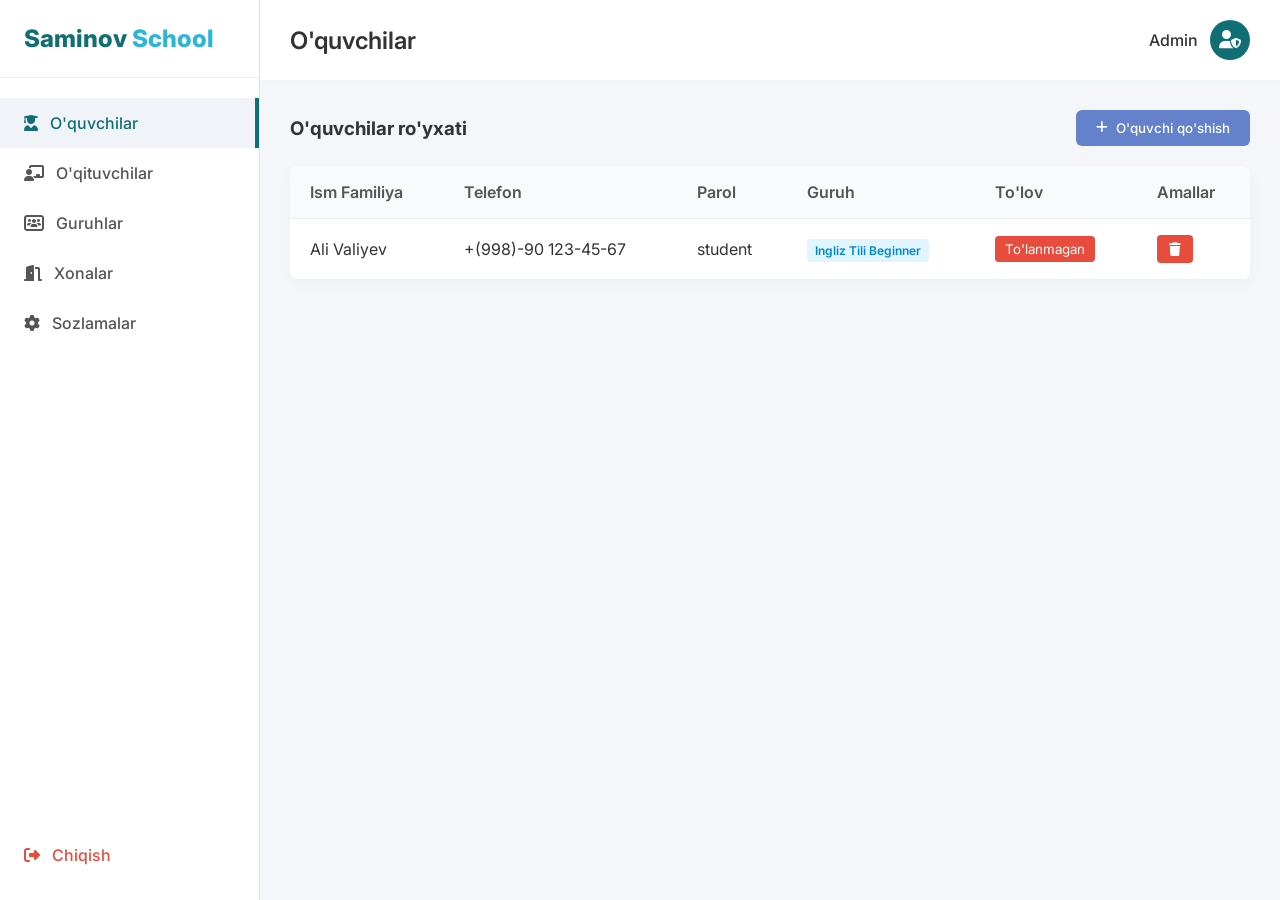
==== admin.html @ 98623402 "dastlabki fayllar" ====
<!DOCTYPE html>
<html lang="uz">

<head>
    <meta charset="UTF-8">
    <meta name="viewport" content="width=device-width, initial-scale=1.0">
    <title>Admin Dashboard - Saminov School</title>
    <link rel="stylesheet" href="admin.css">
    <link href="https://fonts.googleapis.com/css2?family=Inter:wght@400;500;600;700;800&display=swap" rel="stylesheet">
    <link rel="stylesheet" href="https://cdnjs.cloudflare.com/ajax/libs/font-awesome/6.4.0/css/all.min.css">
</head>

<body>
    <div class="dashboard-container">
        <aside class="sidebar">
            <div class="logo">
                <span class="logo-saminov">Saminov</span>
                <span class="logo-school">School</span>
            </div>
            <nav class="nav-menu">
                <a href="#" class="nav-link active" data-target="students-section"><i
                        class="fa-solid fa-user-graduate"></i> <span data-i18n="admin.students">O'quvchilar</span></a>
                <a href="#" class="nav-link" data-target="teachers-section"><i class="fa-solid fa-chalkboard-user"></i>
                    <span data-i18n="admin.teachers">O'qituvchilar</span></a>
                <a href="#" class="nav-link" data-target="groups-section"><i class="fa-solid fa-users-rectangle"></i>
                    <span data-i18n="admin.groups">Guruhlar</span></a>
                <a href="#" class="nav-link" data-target="rooms-section"><i class="fa-solid fa-door-open"></i>
                    <span data-i18n="admin.rooms">Xonalar</span></a>
                <a href="#" class="nav-link" data-target="settings-section"><i class="fa-solid fa-gear"></i>
                    <span data-i18n="admin.settings">Sozlamalar</span></a>
                <a href="#" class="nav-link logout-btn" data-i18n="nav.logout"><i class="fa-solid fa-right-from-bracket"></i>
                    Chiqish</a>
            </nav>
        </aside>

        <main class="main-content">
            <header class="top-header">
                <h2 id="pageTitle" data-i18n="admin.students">O'quvchilar</h2>
                <div class="user-info">
                    <span>Admin</span>
                    <div class="avatar"><i class="fa-solid fa-user-shield"></i></div>
                </div>
            </header>

            <!-- STUDENTS SECTION -->
            <section id="students-section" class="content-section active-section">
                <div class="section-header">
                    <h3 data-i18n="admin.students_list">O'quvchilar ro'yxati</h3>
                    <button class="btn-primary" onclick="openModal('studentModal')"><i class="fa-solid fa-plus"></i>
                        <span data-i18n="admin.add_student">O'quvchi qo'shish</span></button>
                </div>
                <div class="table-container">
                    <table>
                        <thead>
                            <tr>
                                <th>Ism Familiya</th>
                                <th>Telefon</th>
                                <th>Parol</th>
                                <th>Guruh</th>
                                <th>To'lov</th>
                                <th>Amallar</th>
                            </tr>
                        </thead>
                        <tbody id="studentsTableBody"></tbody>
                    </table>
                </div>
            </section>

            <!-- TEACHERS SECTION -->
            <section id="teachers-section" class="content-section" style="display: none;">
                <div class="section-header">
                    <h3 data-i18n="admin.teachers_list">O'qituvchilar ro'yxati</h3>
                    <button class="btn-primary" onclick="openModal('teacherModal')"><i class="fa-solid fa-plus"></i>
                        <span data-i18n="admin.add_teacher">O'qituvchi qo'shish</span></button>
                </div>
                <div class="table-container">
                    <table>
                        <thead>
                            <tr>
                                <th>Ism Familiya</th>
                                <th>Telefon</th>
                                <th>Parol</th>
                                <th>Fan/Yo'nalish</th>
                                <th>Amallar</th>
                            </tr>
                        </thead>
                        <tbody id="teachersTableBody"></tbody>
                    </table>
                </div>
            </section>

            <!-- GROUPS SECTION -->
            <section id="groups-section" class="content-section" style="display: none;">
                <div class="section-header">
                    <h3 data-i18n="admin.groups_list">Guruhlar ro'yxati</h3>
                    <button class="btn-primary" onclick="openModal('groupModal')"><i class="fa-solid fa-plus"></i> <span data-i18n="admin.add_group">Guruh qo'shish</span></button>
                </div>
                <div class="table-container">
                    <table>
                        <thead>
                            <tr>
                                <th>Guruh nomi</th>
                                <th>O'qituvchi</th>
                                <th>Xona</th>
                                <th>Amallar</th>
                            </tr>
                        </thead>
                        <tbody id="groupsTableBody"></tbody>
                    </table>
                </div>
            </section>

            <!-- ROOMS SECTION -->
            <section id="rooms-section" class="content-section" style="display: none;">
                <div class="section-header">
                    <h3 data-i18n="admin.rooms_list">Xonalar ro'yxati</h3>
                    <button class="btn-primary" onclick="openModal('roomModal')"><i class="fa-solid fa-plus"></i> <span data-i18n="admin.add_room">Xona qo'shish</span></button>
                </div>
                <div class="table-container">
                    <table>
                        <thead>
                            <tr>
                                <th>Xona raqami/nomi</th>
                                <th>Sig'imi (odam)</th>
                                <th>Amallar</th>
                            </tr>
                        </thead>
                        <tbody id="roomsTableBody"></tbody>
                    </table>
                </div>
            </section>

            <!-- SETTINGS SECTION -->
            <section id="settings-section" class="content-section" style="display: none;">
                <div class="section-header">
                    <h3 data-i18n="admin.change_password">Parolni o'zgartirish</h3>
                </div>
                <div class="form-container"
                    style="background: white; padding: 30px; border-radius: 8px; max-width: 400px; box-shadow: 0 4px 15px rgba(0,0,0,0.03);">
                    <form id="changePasswordForm">
                        <div class="input-group">
                            <label data-i18n="admin.old_password">Eski parol</label>
                            <input type="password" id="oldPassword" data-i18n-placeholder="admin.old_password_placeholder" required>
                        </div>
                        <div class="input-group">
                            <label data-i18n="admin.new_password">Yangi parol</label>
                            <input type="password" id="newPassword" data-i18n-placeholder="admin.new_password_placeholder" required>
                        </div>
                        <div class="input-group">
                            <label data-i18n="admin.new_password_confirm">Yangi parolni takrorlang</label>
                            <input type="password" id="confirmNewPassword" data-i18n-placeholder="admin.new_password_confirm_placeholder" required>
                        </div>
                        <button type="submit" class="btn-primary full-width" data-i18n="admin.change_btn">O'zgartirish</button>
                    </form>
                </div>
            </section>
        </main>
    </div>

    <!-- MODALS -->
    <!-- Student Modal -->
    <div id="studentModal" class="modal">
        <div class="modal-content">
            <div class="modal-header">
                <h3>O'quvchi qo'shish</h3><span class="close-modal" onclick="closeModal('studentModal')">&times;</span>
            </div>
            <form id="studentForm">
                <div class="input-group"><label data-i18n="admin.student_name">Ism Familiya</label><input type="text" id="studentName" required></div>
                <div class="input-group"><label data-i18n="admin.student_phone">Telefon</label><input type="text" id="studentPhone" required></div>
                <div class="input-group"><label data-i18n="admin.student_password">Parol</label><input type="text" id="studentPassword" data-i18n-placeholder="admin.student_password_placeholder" required
                        placeholder="Kirish uchun parol"></div>
                <div class="input-group">
                    <label data-i18n="admin.student_group">Guruhni tanlang</label>
                    <select id="studentGroup" required></select>
                </div>
                <button type="submit" class="btn-primary full-width" data-i18n="admin.save">Saqlash</button>
            </form>
        </div>
    </div>

    <!-- Teacher Modal -->
    <div id="teacherModal" class="modal">
        <div class="modal-content">
            <div class="modal-header">
                <h3>O'qituvchi qo'shish</h3><span class="close-modal"
                    onclick="closeModal('teacherModal')">&times;</span>
            </div>
            <form id="teacherForm">
                <div class="input-group"><label data-i18n="admin.teacher_name">Ism Familiya</label><input type="text" id="teacherName" required></div>
                <div class="input-group"><label data-i18n="admin.teacher_phone">Telefon</label><input type="text" id="teacherPhone" required></div>
                <div class="input-group"><label data-i18n="admin.teacher_password">Parol</label><input type="text" id="teacherPassword" data-i18n-placeholder="admin.teacher_password_placeholder" required
                        placeholder="Kirish uchun parol"></div>
                <div class="input-group"><label data-i18n="admin.teacher_subject">Fan/Yo'nalish</label>
                    <select id="teacherSubject" required>
                        <option value="" data-i18n="admin.select_subject">Fanni tanlang...</option>
                        <option value="Matematika">Matematika</option>
                        <option value="Ingliz tili">Ingliz tili</option>
                        <option value="Ona tili">Ona tili</option>
                        <option value="Fizika">Fizika</option>
                        <option value="Kimyo">Kimyo</option>
                        <option value="Tarix">Tarix</option>
                        <option value="IT va Dasturlash">IT va Dasturlash</option>
                    </select>
                </div>
                <button type="submit" class="btn-primary full-width" data-i18n="admin.save">Saqlash</button>
            </form>
        </div>
    </div>

    <!-- Group Modal -->
    <div id="groupModal" class="modal">
        <div class="modal-content">
            <div class="modal-header">
                <h3>Guruh qo'shish</h3><span class="close-modal" onclick="closeModal('groupModal')">&times;</span>
            </div>
            <form id="groupForm">
                <div class="input-group"><label>Guruh nomi</label><input type="text" id="groupName" required
                        placeholder="Masalan: Ingliz tili A1"></div>
                <div class="input-group">
                    <label>O'qituvchini tanlang</label>
                    <select id="groupTeacher" required></select>
                </div>
                <div class="input-group">
                    <label>Xonani tanlang</label>
                    <select id="groupRoom" required></select>
                </div>
                <button type="submit" class="btn-primary full-width">Saqlash</button>
            </form>
        </div>
    </div>

    <!-- Room Modal -->
    <div id="roomModal" class="modal">
        <div class="modal-content">
            <div class="modal-header">
                <h3>Xona qo'shish</h3><span class="close-modal" onclick="closeModal('roomModal')">&times;</span>
            </div>
            <form id="roomForm">
                <div class="input-group"><label>Xona raqami/nomi</label><input type="text" id="roomName" required
                        placeholder="Masalan: 12-xona"></div>
                <div class="input-group"><label>Sig'imi (necha kishi)</label><input type="number" id="roomCapacity"
                        required placeholder="Masalan: 20"></div>
                <button type="submit" class="btn-primary full-width">Saqlash</button>
            </form>
        </div>
    </div>

    <script src="admin.js"></script>
    <script src="landing.js"></script>
</body>

</html>
---- admin.css ----
* {
    margin: 0;
    padding: 0;
    box-sizing: border-box;
    font-family: 'Inter', sans-serif;
}

body {
    background-color: #f4f6f9;
    color: #333;
}

.dashboard-container {
    display: flex;
    height: 100vh;
}

.sidebar {
    width: 260px;
    background: white;
    border-right: 1px solid #e0e0e0;
    display: flex;
    flex-direction: column;
}

.logo {
    padding: 24px;
    font-size: 24px;
    font-weight: 800;
    border-bottom: 1px solid #eee;
}
.logo-saminov { color: #106f75; }
.logo-school { color: #2ab6d4; }

.nav-menu {
    padding: 20px 0;
    display: flex;
    flex-direction: column;
    flex: 1;
}

.nav-link {
    padding: 15px 24px;
    text-decoration: none;
    color: #555;
    font-weight: 500;
    display: flex;
    align-items: center;
    gap: 12px;
    transition: all 0.2s;
}

.nav-link:hover, .nav-link.active {
    background: #f0f4f8;
    color: #106f75;
    border-right: 4px solid #106f75;
}

.logout-btn {
    margin-top: auto;
    color: #e74c3c;
}
.logout-btn:hover {
    background: #fdf0ef;
    color: #c0392b;
    border-right: 4px solid #e74c3c;
}

.main-content {
    flex: 1;
    display: flex;
    flex-direction: column;
    overflow-y: auto;
}

.top-header {
    background: white;
    padding: 20px 30px;
    display: flex;
    justify-content: space-between;
    align-items: center;
    box-shadow: 0 2px 10px rgba(0,0,0,0.02);
}

.top-header h2 {
    font-weight: 600;
    color: #333;
}

.user-info {
    display: flex;
    align-items: center;
    gap: 12px;
    font-weight: 500;
}

.avatar {
    width: 40px;
    height: 40px;
    background: #106f75;
    color: white;
    border-radius: 50%;
    display: flex;
    justify-content: center;
    align-items: center;
    font-size: 18px;
}

.content-section {
    padding: 30px;
}

.section-header {
    display: flex;
    justify-content: space-between;
    align-items: center;
    margin-bottom: 20px;
}

.btn-primary {
    background: #6481cc;
    color: white;
    border: none;
    padding: 10px 20px;
    border-radius: 6px;
    font-weight: 500;
    cursor: pointer;
    display: flex;
    align-items: center;
    gap: 8px;
    transition: 0.2s;
}
.btn-primary:hover {
    background: #526fba;
}
.btn-primary.full-width {
    width: 100%;
    justify-content: center;
    padding: 12px;
    margin-top: 10px;
}

.btn-danger {
    background: #e74c3c;
    color: white;
    border: none;
    padding: 6px 12px;
    border-radius: 4px;
    cursor: pointer;
}

.table-container {
    background: white;
    border-radius: 8px;
    box-shadow: 0 4px 15px rgba(0,0,0,0.03);
    overflow: hidden;
}

table {
    width: 100%;
    border-collapse: collapse;
}

th, td {
    padding: 16px 20px;
    text-align: left;
    border-bottom: 1px solid #eee;
}

th {
    background: #f8fafc;
    font-weight: 600;
    color: #555;
}

tr:hover {
    background: #fdfdfd;
}

/* Role Badges */
.role-badge {
    padding: 4px 8px;
    border-radius: 4px;
    font-size: 12px;
    font-weight: 600;
}
.role-student {
    background: #e1f5fe;
    color: #0288d1;
}
.role-teacher {
    background: #f3e5f5;
    color: #7b1fa2;
}
.role-admin {
    background: #ffebee;
    color: #c62828;
}

/* Modal styles */
.modal {
    display: none; 
    position: fixed;
    top: 0; left: 0; width: 100%; height: 100%;
    background: rgba(0,0,0,0.4);
    justify-content: center;
    align-items: center;
    z-index: 1000;
}
.modal.show {
    display: flex;
}
.modal-content {
    background: white;
    padding: 30px;
    border-radius: 8px;
    width: 100%;
    max-width: 400px;
    box-shadow: 0 10px 25px rgba(0,0,0,0.1);
}
.modal-header {
    display: flex;
    justify-content: space-between;
    align-items: center;
    margin-bottom: 20px;
}
.close-modal {
    font-size: 24px;
    cursor: pointer;
    color: #888;
}

.input-group {
    margin-bottom: 16px;
}
.input-group label {
    display: block;
    font-size: 13px;
    color: #555;
    margin-bottom: 6px;
    font-weight: 500;
}
.input-group input, .input-group select {
    width: 100%;
    padding: 10px 12px;
    border: 1px solid #ddd;
    border-radius: 4px;
    outline: none;
    font-size: 14px;
}
.input-group input:focus, .input-group select:focus {
    border-color: #5d7bc8;
}
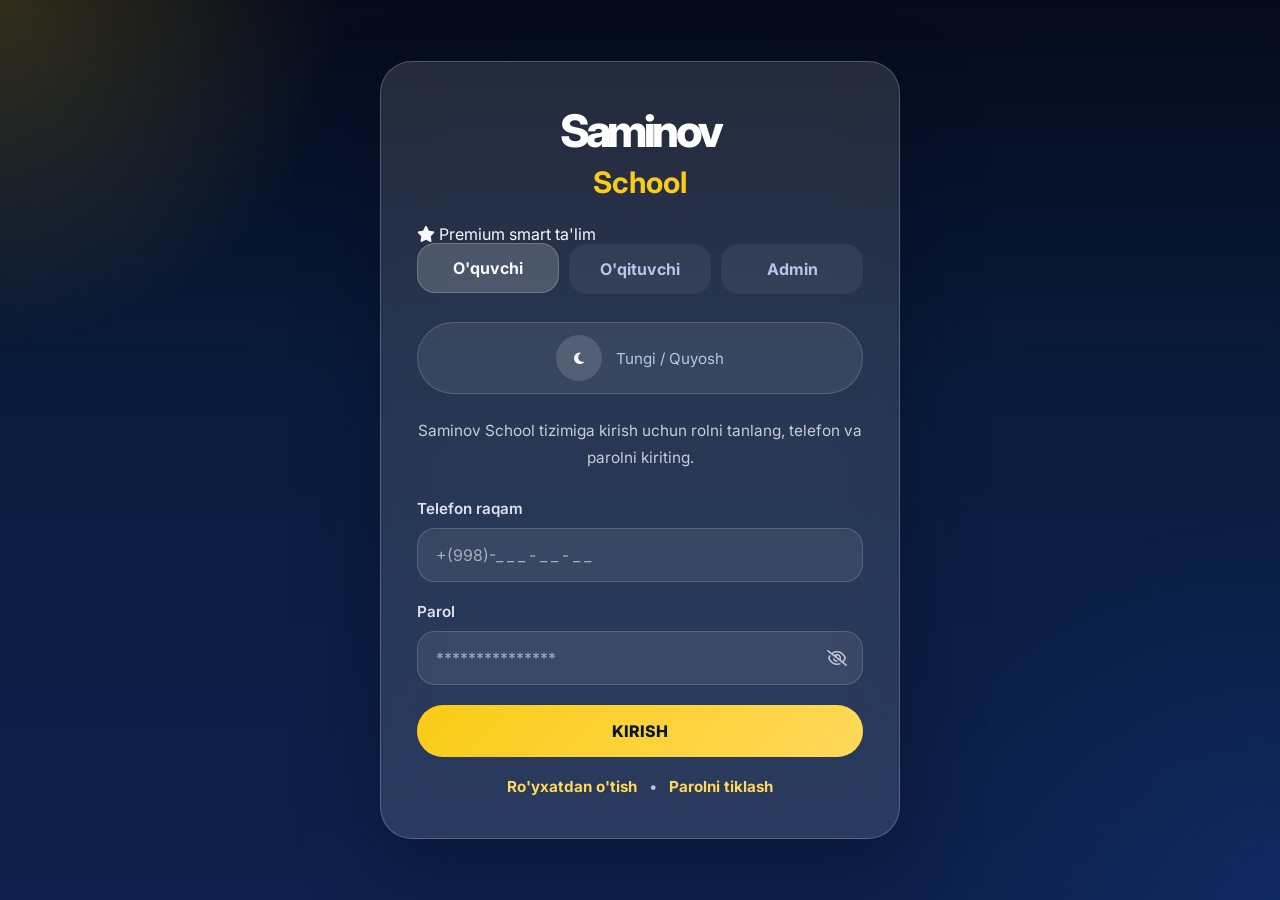
==== commit ac44a12d: "chore: premium redesign (landing, login, dashboards, admin); fix JS interactions" ====
--- a/admin.html
+++ b/admin.html
@@ -28,7 +28,7 @@
                     <span data-i18n="admin.rooms">Xonalar</span></a>
                 <a href="#" class="nav-link" data-target="settings-section"><i class="fa-solid fa-gear"></i>
                     <span data-i18n="admin.settings">Sozlamalar</span></a>
-                <a href="#" class="nav-link logout-btn" data-i18n="nav.logout"><i class="fa-solid fa-right-from-bracket"></i>
+                <a href="#" class="nav-link logout-btn" onclick="logout(event)" data-i18n="nav.logout"><i class="fa-solid fa-right-from-bracket"></i>
                     Chiqish</a>
             </nav>
         </aside>
@@ -42,8 +42,17 @@
                 </div>
             </header>
 
+            <div class="activity-panel glass-panel">
+                <div class="activity-header">
+                    <h3>So'nggi kirish / chiqishlar</h3>
+                </div>
+                <div class="activity-list">
+                    <ul id="loginHistoryList"></ul>
+                </div>
+            </div>
+
             <!-- STUDENTS SECTION -->
-            <section id="students-section" class="content-section active-section">
+            <section id="students-section" class="content-section active-section glass-panel">
                 <div class="section-header">
                     <h3 data-i18n="admin.students_list">O'quvchilar ro'yxati</h3>
                     <button class="btn-primary" onclick="openModal('studentModal')"><i class="fa-solid fa-plus"></i>
@@ -57,7 +66,8 @@
                                 <th>Telefon</th>
                                 <th>Parol</th>
                                 <th>Guruh</th>
-                                <th>To'lov</th>
+                                <th>To'lov miqdori</th>
+                                <th>To'lov holati</th>  
                                 <th>Amallar</th>
                             </tr>
                         </thead>
@@ -67,7 +77,7 @@
             </section>
 
             <!-- TEACHERS SECTION -->
-            <section id="teachers-section" class="content-section" style="display: none;">
+            <section id="teachers-section" class="content-section glass-panel" style="display: none;">
                 <div class="section-header">
                     <h3 data-i18n="admin.teachers_list">O'qituvchilar ro'yxati</h3>
                     <button class="btn-primary" onclick="openModal('teacherModal')"><i class="fa-solid fa-plus"></i>
@@ -90,7 +100,7 @@
             </section>
 
             <!-- GROUPS SECTION -->
-            <section id="groups-section" class="content-section" style="display: none;">
+            <section id="groups-section" class="content-section glass-panel" style="display: none;">
                 <div class="section-header">
                     <h3 data-i18n="admin.groups_list">Guruhlar ro'yxati</h3>
                     <button class="btn-primary" onclick="openModal('groupModal')"><i class="fa-solid fa-plus"></i> <span data-i18n="admin.add_group">Guruh qo'shish</span></button>
@@ -111,7 +121,7 @@
             </section>
 
             <!-- ROOMS SECTION -->
-            <section id="rooms-section" class="content-section" style="display: none;">
+            <section id="rooms-section" class="content-section glass-panel" style="display: none;">
                 <div class="section-header">
                     <h3 data-i18n="admin.rooms_list">Xonalar ro'yxati</h3>
                     <button class="btn-primary" onclick="openModal('roomModal')"><i class="fa-solid fa-plus"></i> <span data-i18n="admin.add_room">Xona qo'shish</span></button>
@@ -131,14 +141,13 @@
             </section>
 
             <!-- SETTINGS SECTION -->
-            <section id="settings-section" class="content-section" style="display: none;">
+            <section id="settings-section" class="content-section glass-panel" style="display: none;">
                 <div class="section-header">
                     <h3 data-i18n="admin.change_password">Parolni o'zgartirish</h3>
                 </div>
-                <div class="form-container"
-                    style="background: white; padding: 30px; border-radius: 8px; max-width: 400px; box-shadow: 0 4px 15px rgba(0,0,0,0.03);">
+                <div class="form-container glass-panel" style="max-width:400px;">
                     <form id="changePasswordForm">
-                        <div class="input-group">
+                        <div class="input-group">*
                             <label data-i18n="admin.old_password">Eski parol</label>
                             <input type="password" id="oldPassword" data-i18n-placeholder="admin.old_password_placeholder" required>
                         </div>
@@ -160,7 +169,7 @@
     <!-- MODALS -->
     <!-- Student Modal -->
     <div id="studentModal" class="modal">
-        <div class="modal-content">
+        <div class="modal-content glass-panel">
             <div class="modal-header">
                 <h3>O'quvchi qo'shish</h3><span class="close-modal" onclick="closeModal('studentModal')">&times;</span>
             </div>
@@ -173,14 +182,16 @@
                     <label data-i18n="admin.student_group">Guruhni tanlang</label>
                     <select id="studentGroup" required></select>
                 </div>
-                <button type="submit" class="btn-primary full-width" data-i18n="admin.save">Saqlash</button>
+                <div class="input-group"><label>To'lov miqdori (so'm)</label><input type="number" id="studentPaymentAmount" min="0" step="0.01" placeholder="Masalan: 500000"></div>
+                <button type="submit" class="btn-primary full-width" 
+                data-i18n="admin.save">Saqlash</button>
             </form>
         </div>
     </div>
 
     <!-- Teacher Modal -->
     <div id="teacherModal" class="modal">
-        <div class="modal-content">
+        <div class="modal-content glass-panel">
             <div class="modal-header">
                 <h3>O'qituvchi qo'shish</h3><span class="close-modal"
                     onclick="closeModal('teacherModal')">&times;</span>
@@ -209,7 +220,7 @@
 
     <!-- Group Modal -->
     <div id="groupModal" class="modal">
-        <div class="modal-content">
+        <div class="modal-content glass-panel">
             <div class="modal-header">
                 <h3>Guruh qo'shish</h3><span class="close-modal" onclick="closeModal('groupModal')">&times;</span>
             </div>
@@ -231,7 +242,7 @@
 
     <!-- Room Modal -->
     <div id="roomModal" class="modal">
-        <div class="modal-content">
+        <div class="modal-content glass-panel">
             <div class="modal-header">
                 <h3>Xona qo'shish</h3><span class="close-modal" onclick="closeModal('roomModal')">&times;</span>
             </div>
--- a/admin.css
+++ b/admin.css
@@ -1,4 +1,4 @@
-* {
+﻿* {
     margin: 0;
     padding: 0;
     box-sizing: border-box;
@@ -6,98 +6,164 @@
 }
 
 body {
-    background-color: #f4f6f9;
-    color: #333;
+    min-height: 100vh;
+    background: radial-gradient(circle at top left, rgba(59, 130, 246, 0.12), transparent 28%),
+                radial-gradient(circle at bottom right, rgba(45, 212, 191, 0.12), transparent 24%),
+                #f3f7fb;
+    color: #1f2937;
 }
 
 .dashboard-container {
-    display: flex;
-    height: 100vh;
+    display: grid;
+    grid-template-columns: 280px minmax(0, 1fr);
+    min-height: 100vh;
+    gap: 22px;
+    padding: 22px;
 }
 
 .sidebar {
-    width: 260px;
-    background: white;
-    border-right: 1px solid #e0e0e0;
+    background: rgba(255, 255, 255, 0.95);
+    border: 1px solid #e5e9f2;
+    border-radius: 24px;
     display: flex;
     flex-direction: column;
+    box-shadow: 0 20px 60px rgba(15, 23, 42, 0.05);
+    padding: 24px 0;
 }
 
 .logo {
-    padding: 24px;
-    font-size: 24px;
+    padding: 0 28px 24px;
+    font-size: 28px;
     font-weight: 800;
-    border-bottom: 1px solid #eee;
-}
-.logo-saminov { color: #106f75; }
-.logo-school { color: #2ab6d4; }
+    display: flex;
+    align-items: baseline;
+    gap: 8px;
+    border-bottom: 1px solid #eff2f7;
+    color: #111827;
+}
+.logo-saminov {
+    color: #0f5f73;
+}
+.logo-school {
+    color: #21a8c5;
+}
 
 .nav-menu {
-    padding: 20px 0;
+    padding: 20px 18px;
     display: flex;
     flex-direction: column;
+    gap: 10px;
     flex: 1;
 }
 
 .nav-link {
-    padding: 15px 24px;
+    padding: 14px 18px;
     text-decoration: none;
-    color: #555;
-    font-weight: 500;
-    display: flex;
-    align-items: center;
-    gap: 12px;
-    transition: all 0.2s;
-}
-
-.nav-link:hover, .nav-link.active {
-    background: #f0f4f8;
-    color: #106f75;
-    border-right: 4px solid #106f75;
+    color: #475569;
+    font-weight: 600;
+    display: flex;
+    align-items: center;
+    gap: 14px;
+    border-radius: 16px;
+    transition: all 0.25s ease;
+}
+
+.nav-link:hover {
+    background: #eef6ff;
+    color: #0f4a7c;
+}
+
+.nav-link.active {
+    background: #e6f4ff;
+    color: #0f4a7c;
+    box-shadow: inset 3px 0 0 #0f4a7c;
 }
 
 .logout-btn {
     margin-top: auto;
-    color: #e74c3c;
+    display: inline-flex;
+    align-items: center;
+    justify-content: center;
+    gap: 10px;
+    padding: 14px 18px;
+    margin: 0 18px 18px;
+    border-radius: 16px;
+    background: #ef4444;
+    color: white;
+    font-weight: 700;
+    transition: background 0.25s ease, transform 0.25s ease;
 }
 .logout-btn:hover {
-    background: #fdf0ef;
-    color: #c0392b;
-    border-right: 4px solid #e74c3c;
+    background: #dc2626;
+    transform: translateX(2px);
 }
 
 .main-content {
-    flex: 1;
     display: flex;
     flex-direction: column;
     overflow-y: auto;
 }
 
 .top-header {
+    background: linear-gradient(90deg, rgba(236, 246, 255, 0.92), #ffffff);
+    padding: 28px 32px;
+    display: flex;
+    justify-content: space-between;
+    align-items: center;
+    border-radius: 24px;
+    box-shadow: 0 18px 40px rgba(15, 23, 42, 0.06);
+}
+
+.top-header h2 {
+    font-size: 1.85rem;
+    letter-spacing: -0.03em;
+    font-weight: 700;
+    color: #111827;
+}
+
+.user-info {
+    display: flex;
+    align-items: center;
+    gap: 14px;
+    font-weight: 600;
+    color: #1f2937;
+}
+
+.activity-panel {
+    margin: 20px 0;
+    padding: 28px;
     background: white;
-    padding: 20px 30px;
-    display: flex;
-    justify-content: space-between;
-    align-items: center;
-    box-shadow: 0 2px 10px rgba(0,0,0,0.02);
-}
-
-.top-header h2 {
-    font-weight: 600;
-    color: #333;
-}
-
-.user-info {
-    display: flex;
-    align-items: center;
-    gap: 12px;
-    font-weight: 500;
+    border-radius: 24px;
+    box-shadow: 0 22px 45px rgba(15, 23, 42, 0.06);
+}
+
+.activity-header h3 {
+    margin: 0 0 14px;
+    color: #0f4a7c;
+    font-size: 1.05rem;
+}
+
+.activity-list ul {
+    list-style: none;
+    padding: 0;
+    margin: 0;
+}
+
+.activity-list li {
+    padding: 14px 0;
+    border-bottom: 1px solid #eef2f7;
+    color: #334155;
+    font-size: 0.96rem;
+}
+
+.activity-list li:last-child {
+    border-bottom: none;
 }
 
 .avatar {
-    width: 40px;
-    height: 40px;
-    background: #106f75;
+    width: 44px;
+    height: 44px;
+    background: #0f4a7c;
     color: white;
     border-radius: 50%;
     display: flex;
@@ -107,147 +173,286 @@
 }
 
 .content-section {
-    padding: 30px;
+    padding: 32px;
+    background: white;
+    border-radius: 24px;
+    box-shadow: 0 22px 45px rgba(15, 23, 42, 0.05);
 }
 
 .section-header {
     display: flex;
     justify-content: space-between;
     align-items: center;
-    margin-bottom: 20px;
+    margin-bottom: 26px;
 }
 
 .btn-primary {
-    background: #6481cc;
+    background: #0f4a7c;
     color: white;
     border: none;
-    padding: 10px 20px;
-    border-radius: 6px;
-    font-weight: 500;
+    padding: 12px 22px;
+    border-radius: 14px;
+    font-weight: 600;
     cursor: pointer;
     display: flex;
     align-items: center;
-    gap: 8px;
-    transition: 0.2s;
-}
+    gap: 10px;
+    box-shadow: 0 12px 24px rgba(15, 23, 42, 0.1);
+    transition: transform 0.2s ease, background 0.2s ease;
+}
+
 .btn-primary:hover {
-    background: #526fba;
-}
+    background: #0d3f64;
+    transform: translateY(-1px);
+}
+
 .btn-primary.full-width {
     width: 100%;
     justify-content: center;
-    padding: 12px;
-    margin-top: 10px;
+    padding: 14px;
+    margin-top: 12px;
 }
 
 .btn-danger {
-    background: #e74c3c;
+    background: #ef4444;
     color: white;
     border: none;
-    padding: 6px 12px;
-    border-radius: 4px;
+    padding: 10px 14px;
+    border-radius: 12px;
     cursor: pointer;
+    box-shadow: 0 8px 20px rgba(239, 68, 68, 0.15);
+    transition: transform 0.2s ease, background 0.2s ease;
+}
+
+.btn-danger:hover {
+    background: #dc2626;
+    transform: translateY(-1px);
 }
 
 .table-container {
     background: white;
-    border-radius: 8px;
-    box-shadow: 0 4px 15px rgba(0,0,0,0.03);
+    border-radius: 22px;
+    box-shadow: 0 18px 40px rgba(15, 23, 42, 0.05);
     overflow: hidden;
 }
 
 table {
     width: 100%;
     border-collapse: collapse;
+    min-width: 600px;
 }
 
 th, td {
-    padding: 16px 20px;
+    padding: 18px 24px;
     text-align: left;
-    border-bottom: 1px solid #eee;
+    border-bottom: 1px solid #f0f4f8;
 }
 
 th {
-    background: #f8fafc;
-    font-weight: 600;
-    color: #555;
+    background: #f8fbff;
+    font-weight: 700;
+    color: #334155;
+    letter-spacing: 0.01em;
 }
 
 tr:hover {
-    background: #fdfdfd;
-}
-
-/* Role Badges */
+    background: #f8fbff;
+}
+
 .role-badge {
-    padding: 4px 8px;
-    border-radius: 4px;
+    padding: 6px 12px;
+    border-radius: 999px;
     font-size: 12px;
-    font-weight: 600;
-}
+    font-weight: 700;
+}
+
 .role-student {
-    background: #e1f5fe;
-    color: #0288d1;
-}
+    background: #e0f2fe;
+    color: #0369a1;
+}
+
 .role-teacher {
-    background: #f3e5f5;
-    color: #7b1fa2;
-}
+    background: #f3e8ff;
+    color: #7c3aed;
+}
+
 .role-admin {
-    background: #ffebee;
-    color: #c62828;
-}
-
-/* Modal styles */
+    background: #fee2e2;
+    color: #b91c1c;
+}
+
 .modal {
-    display: none; 
+    display: none;
     position: fixed;
-    top: 0; left: 0; width: 100%; height: 100%;
-    background: rgba(0,0,0,0.4);
+    top: 0;
+    left: 0;
+    width: 100%;
+    height: 100%;
+    background: rgba(15, 23, 42, 0.45);
     justify-content: center;
     align-items: center;
     z-index: 1000;
-}
+    backdrop-filter: blur(4px);
+}
+
 .modal.show {
     display: flex;
 }
+
 .modal-content {
     background: white;
-    padding: 30px;
-    border-radius: 8px;
+    padding: 32px;
+    border-radius: 24px;
     width: 100%;
-    max-width: 400px;
-    box-shadow: 0 10px 25px rgba(0,0,0,0.1);
-}
+    max-width: 520px;
+    box-shadow: 0 28px 70px rgba(15, 23, 42, 0.15);
+    transform: translateY(-8px);
+}
+
 .modal-header {
     display: flex;
     justify-content: space-between;
     align-items: center;
-    margin-bottom: 20px;
-}
+    margin-bottom: 22px;
+}
+
 .close-modal {
-    font-size: 24px;
+    font-size: 28px;
     cursor: pointer;
-    color: #888;
+    color: #6b7280;
 }
 
 .input-group {
-    margin-bottom: 16px;
-}
+    margin-bottom: 18px;
+}
+
 .input-group label {
     display: block;
     font-size: 13px;
-    color: #555;
-    margin-bottom: 6px;
-    font-weight: 500;
-}
-.input-group input, .input-group select {
+    color: #475569;
+    margin-bottom: 8px;
+    font-weight: 700;
+}
+
+.input-group input,
+.input-group select {
     width: 100%;
-    padding: 10px 12px;
-    border: 1px solid #ddd;
-    border-radius: 4px;
+    padding: 14px 16px;
+    border: 1px solid #d1d5db;
+    border-radius: 16px;
     outline: none;
     font-size: 14px;
-}
-.input-group input:focus, .input-group select:focus {
-    border-color: #5d7bc8;
-}
+    background: #f8fafc;
+    transition: border-color 0.2s ease, box-shadow 0.2s ease;
+}
+
+.input-group input:focus,
+.input-group select:focus {
+    border-color: #2563eb;
+    box-shadow: 0 0 0 4px rgba(59, 130, 246, 0.12);
+}
+
+@media (max-width: 1024px) {
+    .dashboard-container {
+        grid-template-columns: 1fr;
+        padding: 18px;
+    }
+    .sidebar {
+        flex-direction: row;
+        flex-wrap: wrap;
+        align-items: center;
+        justify-content: space-between;
+        gap: 16px;
+        padding: 18px;
+    }
+    .nav-menu {
+        flex-direction: row;
+        flex-wrap: wrap;
+        gap: 10px;
+        padding: 0;
+        width: 100%;
+    }
+    .nav-link {
+        padding: 12px 14px;
+        flex: 1 1 auto;
+    }
+    .main-content {
+        gap: 18px;
+    }
+    .activity-panel,
+    .content-section {
+        margin: 0;
+        padding: 22px;
+    }
+}
+
+@media (max-width: 768px) {
+    .sidebar {
+        align-items: stretch;
+    }
+    .section-header {
+        flex-direction: column;
+        align-items: flex-start;
+        gap: 16px;
+    }
+    table {
+        font-size: 0.84rem;
+    }
+    th,
+    td {
+        padding: 14px 12px;
+    }
+    .top-header {
+        flex-direction: column;
+        align-items: flex-start;
+        gap: 18px;
+    }
+    .logout-btn {
+        width: 100%;
+    }
+}
+
+.stats-grid {
+    display: grid;
+    grid-template-columns: repeat(3, minmax(0, 1fr));
+    gap: 20px;
+    margin-top: 18px;
+}
+
+.stat-panel {
+    display: flex;
+    align-items: center;
+    gap: 18px;
+    padding: 24px;
+    border-radius: 24px;
+    background: #f8fbff;
+    box-shadow: 0 20px 45px rgba(15, 23, 42, 0.05);
+}
+
+.stat-icon {
+    width: 56px;
+    height: 56px;
+    border-radius: 18px;
+    display: grid;
+    place-items: center;
+    background: #e6f4ff;
+    color: #0f4a7c;
+    font-size: 1.2rem;
+}
+
+.stat-panel p {
+    margin: 0 0 6px;
+    color: #475569;
+    font-weight: 600;
+}
+
+.stat-panel strong {
+    font-size: 1.8rem;
+    color: #0f4a7c;
+}
+
+@media (max-width: 760px) {
+    .stats-grid {
+        grid-template-columns: 1fr;
+    }
+}
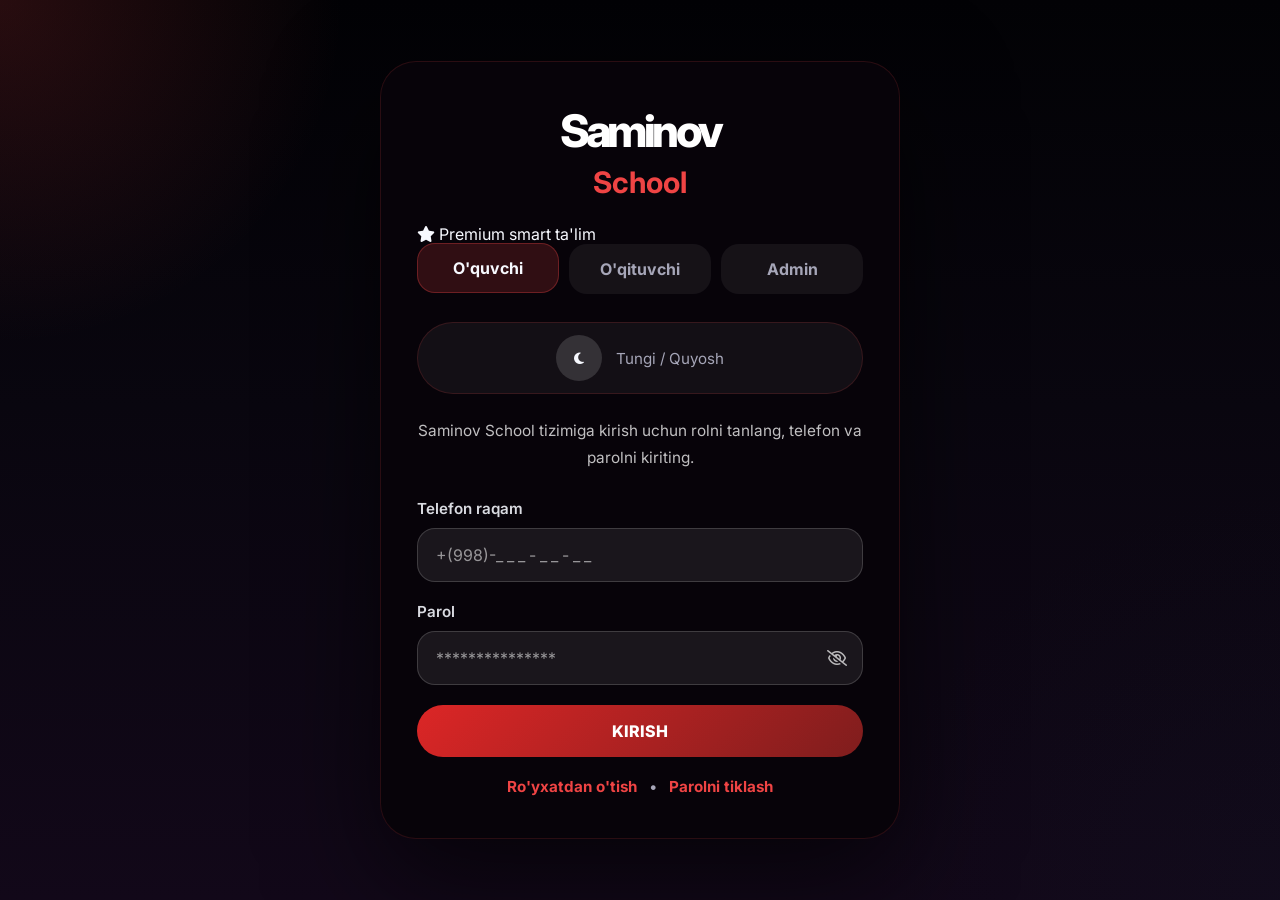
==== commit 41f7a845: "chore: unify dark red/black theme (login, admin, dashboards); fix button styles" ====
--- a/admin.html
+++ b/admin.html
@@ -35,12 +35,46 @@
 
         <main class="main-content">
             <header class="top-header">
-                <h2 id="pageTitle" data-i18n="admin.students">O'quvchilar</h2>
+                <div>
+                    <p style="margin:0; color: rgba(255,255,255,0.72); font-size:0.95rem;">Admin panel</p>
+                    <h2 id="pageTitle" data-i18n="admin.students">O'quvchilar</h2>
+                </div>
                 <div class="user-info">
                     <span>Admin</span>
                     <div class="avatar"><i class="fa-solid fa-user-shield"></i></div>
                 </div>
             </header>
+
+            <div class="stats-grid">
+                <div class="stat-panel glass-panel">
+                    <div class="stat-icon"><i class="fa-solid fa-user-graduate"></i></div>
+                    <div>
+                        <p data-i18n="admin.total_students">O'quvchilar</p>
+                        <strong id="studentsCount">128</strong>
+                    </div>
+                </div>
+                <div class="stat-panel glass-panel">
+                    <div class="stat-icon"><i class="fa-solid fa-chalkboard-user"></i></div>
+                    <div>
+                        <p data-i18n="admin.total_teachers">O'qituvchilar</p>
+                        <strong id="teachersCount">22</strong>
+                    </div>
+                </div>
+                <div class="stat-panel glass-panel">
+                    <div class="stat-icon"><i class="fa-solid fa-users-rectangle"></i></div>
+                    <div>
+                        <p data-i18n="admin.total_groups">Guruhlar</p>
+                        <strong id="groupsCount">14</strong>
+                    </div>
+                </div>
+                <div class="stat-panel glass-panel">
+                    <div class="stat-icon"><i class="fa-solid fa-door-open"></i></div>
+                    <div>
+                        <p data-i18n="admin.total_rooms">Xonalar</p>
+                        <strong id="roomsCount">8</strong>
+                    </div>
+                </div>
+            </div>
 
             <div class="activity-panel glass-panel">
                 <div class="activity-header">
@@ -147,7 +181,7 @@
                 </div>
                 <div class="form-container glass-panel" style="max-width:400px;">
                     <form id="changePasswordForm">
-                        <div class="input-group">*
+                        <div class="input-group">
                             <label data-i18n="admin.old_password">Eski parol</label>
                             <input type="password" id="oldPassword" data-i18n-placeholder="admin.old_password_placeholder" required>
                         </div>
--- a/admin.css
+++ b/admin.css
@@ -7,76 +7,82 @@
 
 body {
     min-height: 100vh;
-    background: radial-gradient(circle at top left, rgba(59, 130, 246, 0.12), transparent 28%),
-                radial-gradient(circle at bottom right, rgba(45, 212, 191, 0.12), transparent 24%),
-                #f3f7fb;
-    color: #1f2937;
+    background: radial-gradient(circle at top left, rgba(0, 0, 0, 0.72), transparent 28%),
+                radial-gradient(circle at bottom right, rgba(136, 19, 55, 0.18), transparent 26%),
+                linear-gradient(180deg, #050505 0%, #12060d 45%, #260b16 100%);
+    color: #f8fafc;
+    overflow-x: hidden;
 }
 
 .dashboard-container {
     display: grid;
     grid-template-columns: 280px minmax(0, 1fr);
     min-height: 100vh;
-    gap: 22px;
-    padding: 22px;
+    gap: 24px;
+    padding: 24px;
+    background: rgba(0, 0, 0, 0.35);
+    border: 1px solid rgba(255, 255, 255, 0.10);
+    border-radius: 36px;
+    box-shadow: 0 40px 110px rgba(0, 0, 0, 0.5);
 }
 
 .sidebar {
-    background: rgba(255, 255, 255, 0.95);
-    border: 1px solid #e5e9f2;
-    border-radius: 24px;
+    background: rgba(0, 0, 0, 0.96);
+    border: 1px solid rgba(255, 255, 255, 0.08);
+    border-radius: 32px;
     display: flex;
     flex-direction: column;
-    box-shadow: 0 20px 60px rgba(15, 23, 42, 0.05);
-    padding: 24px 0;
+    box-shadow: 0 40px 120px rgba(0, 0, 0, 0.55);
+    padding: 28px 0;
 }
 
 .logo {
-    padding: 0 28px 24px;
-    font-size: 28px;
+    padding: 0 28px 30px;
+    font-size: 32px;
     font-weight: 800;
     display: flex;
     align-items: baseline;
-    gap: 8px;
-    border-bottom: 1px solid #eff2f7;
-    color: #111827;
+    gap: 10px;
+    border-bottom: 1px solid rgba(248, 113, 113, 0.16);
+    color: #ffffff;
 }
 .logo-saminov {
-    color: #0f5f73;
+    color: #f87171;
 }
 .logo-school {
-    color: #21a8c5;
+    color: #ef4444;
 }
 
 .nav-menu {
     padding: 20px 18px;
     display: flex;
     flex-direction: column;
-    gap: 10px;
+    gap: 12px;
     flex: 1;
 }
 
 .nav-link {
-    padding: 14px 18px;
+    padding: 16px 20px;
     text-decoration: none;
-    color: #475569;
-    font-weight: 600;
+    color: rgba(255, 255, 255, 0.78);
+    font-weight: 700;
     display: flex;
     align-items: center;
     gap: 14px;
-    border-radius: 16px;
+    border-radius: 20px;
     transition: all 0.25s ease;
+    background: rgba(255, 255, 255, 0.02);
 }
 
 .nav-link:hover {
-    background: #eef6ff;
-    color: #0f4a7c;
+    background: rgba(255, 255, 255, 0.08);
+    color: #ffffff;
 }
 
 .nav-link.active {
-    background: #e6f4ff;
-    color: #0f4a7c;
-    box-shadow: inset 3px 0 0 #0f4a7c;
+    background: rgba(255, 255, 255, 0.10);
+    color: #ffffff;
+    box-shadow: inset 3px 0 0 #ef4444;
 }
 
 .logout-btn {
@@ -85,40 +91,48 @@
     align-items: center;
     justify-content: center;
     gap: 10px;
-    padding: 14px 18px;
-    margin: 0 18px 18px;
-    border-radius: 16px;
-    background: #ef4444;
+    padding: 16px 20px;
+    margin: 0 22px 22px;
+    border-radius: 20px;
+    background: linear-gradient(135deg, #ef4444 0%, #b91c1c 100%);
     color: white;
     font-weight: 700;
     transition: background 0.25s ease, transform 0.25s ease;
 }
+
 .logout-btn:hover {
-    background: #dc2626;
-    transform: translateX(2px);
+    background: linear-gradient(135deg, #dc2626 0%, #991b1b 100%);
+    transform: translateY(-1px);
 }
 
 .main-content {
     display: flex;
     flex-direction: column;
+    gap: 24px;
     overflow-y: auto;
+    background: rgba(0, 0, 0, 0.30);
+    border: 1px solid rgba(255, 255, 255, 0.08);
+    border-radius: 32px;
+    padding: 28px;
 }
 
 .top-header {
-    background: linear-gradient(90deg, rgba(236, 246, 255, 0.92), #ffffff);
-    padding: 28px 32px;
+    background: rgba(255, 255, 255, 0.08);
+    border: 1px solid rgba(255, 255, 255, 0.14);
+    backdrop-filter: blur(20px);
+    padding: 32px;
     display: flex;
     justify-content: space-between;
     align-items: center;
-    border-radius: 24px;
-    box-shadow: 0 18px 40px rgba(15, 23, 42, 0.06);
+    border-radius: 32px;
+    box-shadow: 0 40px 80px rgba(0, 12, 40, 0.18);
 }
 
 .top-header h2 {
-    font-size: 1.85rem;
-    letter-spacing: -0.03em;
-    font-weight: 700;
-    color: #111827;
+    font-size: 2rem;
+    letter-spacing: -0.04em;
+    font-weight: 800;
+    color: #ffffff;
 }
 
 .user-info {
@@ -126,20 +140,26 @@
     align-items: center;
     gap: 14px;
     font-weight: 600;
-    color: #1f2937;
+    color: rgba(255, 255, 255, 0.88);
+}
+
+.activity-panel,
+.content-section,
+.glass-panel {
+    background: rgba(10, 8, 12, 0.88);
+    border: 1px solid rgba(255, 255, 255, 0.08);
+    backdrop-filter: blur(24px);
+    border-radius: 32px;
+    box-shadow: 0 40px 90px rgba(0, 0, 0, 0.45);
 }
 
 .activity-panel {
-    margin: 20px 0;
     padding: 28px;
-    background: white;
-    border-radius: 24px;
-    box-shadow: 0 22px 45px rgba(15, 23, 42, 0.06);
 }
 
 .activity-header h3 {
     margin: 0 0 14px;
-    color: #0f4a7c;
+    color: #fde2e2;
     font-size: 1.05rem;
 }
 
@@ -150,9 +170,9 @@
 }
 
 .activity-list li {
-    padding: 14px 0;
-    border-bottom: 1px solid #eef2f7;
-    color: #334155;
+    padding: 16px 0;
+    border-bottom: 1px solid rgba(255, 255, 255, 0.08);
+    color: rgba(255, 255, 255, 0.82);
     font-size: 0.96rem;
 }
 
@@ -161,9 +181,9 @@
 }
 
 .avatar {
-    width: 44px;
-    height: 44px;
-    background: #0f4a7c;
+    width: 52px;
+    height: 52px;
+    background: linear-gradient(135deg, #000000, #6b0218);
     color: white;
     border-radius: 50%;
     display: flex;
@@ -174,9 +194,6 @@
 
 .content-section {
     padding: 32px;
-    background: white;
-    border-radius: 24px;
-    box-shadow: 0 22px 45px rgba(15, 23, 42, 0.05);
 }
 
 .section-header {
@@ -184,101 +201,112 @@
     justify-content: space-between;
     align-items: center;
     margin-bottom: 26px;
+    gap: 18px;
+}
+
+.section-header h3 {
+    margin: 0;
+    color: #ffffff;
+    font-size: 1.55rem;
 }
 
 .btn-primary {
-    background: #0f4a7c;
+    background: linear-gradient(135deg, #000000 0%, #8b0000 100%);
     color: white;
     border: none;
-    padding: 12px 22px;
-    border-radius: 14px;
-    font-weight: 600;
+    padding: 14px 24px;
+    border-radius: 999px;
+    font-weight: 700;
     cursor: pointer;
-    display: flex;
+    display: inline-flex;
     align-items: center;
     gap: 10px;
-    box-shadow: 0 12px 24px rgba(15, 23, 42, 0.1);
-    transition: transform 0.2s ease, background 0.2s ease;
+    box-shadow: 0 16px 50px rgba(0, 0, 0, 0.35);
+    transition: transform 0.2s ease, box-shadow 0.2s ease;
 }
 
 .btn-primary:hover {
-    background: #0d3f64;
-    transform: translateY(-1px);
+    background: linear-gradient(135deg, #2b0202 0%, #640000 100%);
+    transform: translateY(-2px);
 }
 
 .btn-primary.full-width {
     width: 100%;
     justify-content: center;
-    padding: 14px;
-    margin-top: 12px;
+    padding: 16px 0;
+    margin-top: 16px;
 }
 
 .btn-danger {
-    background: #ef4444;
+    background: linear-gradient(135deg, #ef4444 0%, #b91c1c 100%);
     color: white;
     border: none;
-    padding: 10px 14px;
-    border-radius: 12px;
+    padding: 12px 16px;
+    border-radius: 18px;
     cursor: pointer;
-    box-shadow: 0 8px 20px rgba(239, 68, 68, 0.15);
-    transition: transform 0.2s ease, background 0.2s ease;
+    box-shadow: 0 16px 40px rgba(220, 38, 38, 0.22);
+    transition: transform 0.2s ease, background 0.25s ease;
 }
 
 .btn-danger:hover {
-    background: #dc2626;
-    transform: translateY(-1px);
+    background: linear-gradient(135deg, #dc2626 0%, #991b1b 100%);
+    transform: translateY(-2px);
 }
 
 .table-container {
-    background: white;
-    border-radius: 22px;
-    box-shadow: 0 18px 40px rgba(15, 23, 42, 0.05);
+    background: rgba(255, 255, 255, 0.06);
+    border: 1px solid rgba(255, 255, 255, 0.12);
+    border-radius: 28px;
+    box-shadow: 0 28px 70px rgba(0, 8, 22, 0.24);
     overflow: hidden;
 }
 
 table {
     width: 100%;
     border-collapse: collapse;
-    min-width: 600px;
+    min-width: 640px;
 }
 
 th, td {
     padding: 18px 24px;
     text-align: left;
-    border-bottom: 1px solid #f0f4f8;
+    border-bottom: 1px solid rgba(255, 255, 255, 0.08);
+    color: rgba(255, 255, 255, 0.88);
 }
 
 th {
-    background: #f8fbff;
-    font-weight: 700;
-    color: #334155;
+    background: rgba(255, 255, 255, 0.08);
+    font-weight: 700;
+    color: #dbeafe;
     letter-spacing: 0.01em;
 }
 
 tr:hover {
-    background: #f8fbff;
+    background: rgba(255, 255, 255, 0.08);
 }
 
 .role-badge {
-    padding: 6px 12px;
+    padding: 6px 14px;
     border-radius: 999px;
     font-size: 12px;
     font-weight: 700;
+    background: rgba(255, 255, 255, 0.12);
+    color: #f8fafc;
 }
 
 .role-student {
-    background: #e0f2fe;
-    color: #0369a1;
+    background: rgba(56, 189, 248, 0.18);
+    color: #7dd3fc;
 }
 
 .role-teacher {
-    background: #f3e8ff;
-    color: #7c3aed;
+    background: rgba(192, 132, 252, 0.18);
+    color: #c4b5fd;
 }
 
 .role-admin {
-    background: #fee2e2;
-    color: #b91c1c;
+    background: rgba(251, 113, 133, 0.18);
+    color: #fca5a5;
 }
 
 .modal {
@@ -288,11 +316,11 @@
     left: 0;
     width: 100%;
     height: 100%;
-    background: rgba(15, 23, 42, 0.45);
+    background: rgba(2, 12, 34, 0.85);
     justify-content: center;
     align-items: center;
     z-index: 1000;
-    backdrop-filter: blur(4px);
+    backdrop-filter: blur(10px);
 }
 
 .modal.show {
@@ -300,13 +328,14 @@
 }
 
 .modal-content {
-    background: white;
+    background: rgba(15, 23, 42, 0.96);
     padding: 32px;
-    border-radius: 24px;
+    border-radius: 28px;
     width: 100%;
-    max-width: 520px;
-    box-shadow: 0 28px 70px rgba(15, 23, 42, 0.15);
+    max-width: 560px;
+    box-shadow: 0 30px 80px rgba(0, 10, 30, 0.35);
     transform: translateY(-8px);
+    border: 1px solid rgba(255, 255, 255, 0.08);
 }
 
 .modal-header {
@@ -319,7 +348,7 @@
 .close-modal {
     font-size: 28px;
     cursor: pointer;
-    color: #6b7280;
+    color: rgba(255, 255, 255, 0.72);
 }
 
 .input-group {
@@ -329,7 +358,7 @@
 .input-group label {
     display: block;
     font-size: 13px;
-    color: #475569;
+    color: rgba(255, 255, 255, 0.76);
     margin-bottom: 8px;
     font-weight: 700;
 }
@@ -338,18 +367,24 @@
 .input-group select {
     width: 100%;
     padding: 14px 16px;
-    border: 1px solid #d1d5db;
-    border-radius: 16px;
+    border: 1px solid rgba(255, 255, 255, 0.12);
+    border-radius: 18px;
     outline: none;
     font-size: 14px;
-    background: #f8fafc;
+    background: rgba(255, 255, 255, 0.06);
+    color: #f8fafc;
     transition: border-color 0.2s ease, box-shadow 0.2s ease;
+}
+
+.input-group input::placeholder,
+.input-group select::placeholder {
+    color: rgba(255, 255, 255, 0.5);
 }
 
 .input-group input:focus,
 .input-group select:focus {
-    border-color: #2563eb;
-    box-shadow: 0 0 0 4px rgba(59, 130, 246, 0.12);
+    border-color: #f87171;
+    box-shadow: 0 0 0 4px rgba(248, 113, 113, 0.16);
 }
 
 @media (max-width: 1024px) {
@@ -425,8 +460,8 @@
     gap: 18px;
     padding: 24px;
     border-radius: 24px;
-    background: #f8fbff;
-    box-shadow: 0 20px 45px rgba(15, 23, 42, 0.05);
+    background: rgba(255, 255, 255, 0.06);
+    box-shadow: 0 20px 45px rgba(30, 8, 15, 0.18);
 }
 
 .stat-icon {
@@ -435,20 +470,20 @@
     border-radius: 18px;
     display: grid;
     place-items: center;
-    background: #e6f4ff;
-    color: #0f4a7c;
+    background: linear-gradient(135deg, #ef4444, #991b1b);
+    color: #ffffff;
     font-size: 1.2rem;
 }
 
 .stat-panel p {
     margin: 0 0 6px;
-    color: #475569;
+    color: rgba(255, 255, 255, 0.84);
     font-weight: 600;
 }
 
 .stat-panel strong {
     font-size: 1.8rem;
-    color: #0f4a7c;
+    color: #ffffff;
 }
 
 @media (max-width: 760px) {
